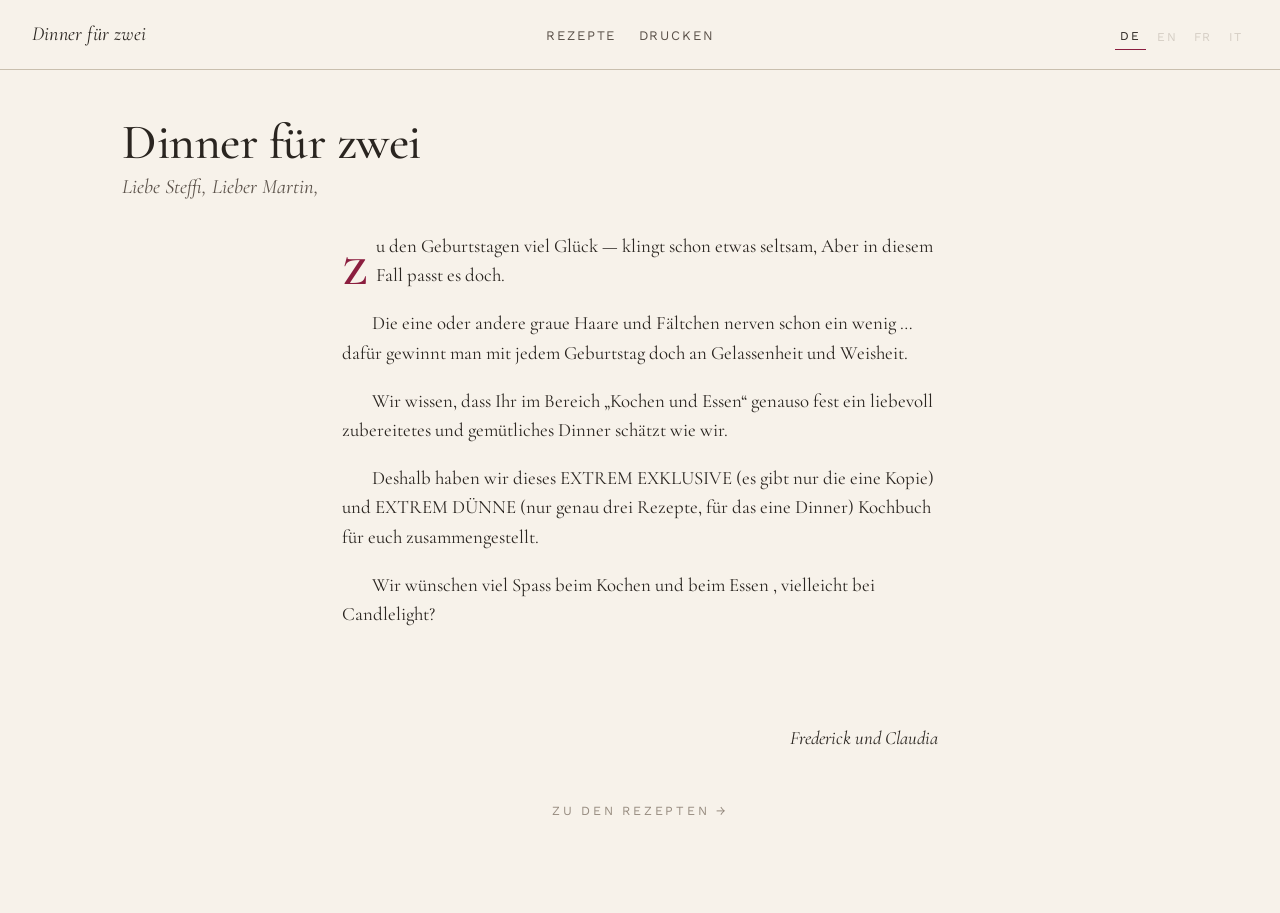
==== ai/index.html @ 84fd2e30 "initial materials" ====
<!DOCTYPE html>
<html lang="de">
<head>
  <meta charset="UTF-8">
  <meta name="viewport" content="width=device-width, initial-scale=1.0">
  <title>Dinner für zwei</title>
  <link rel="stylesheet" href="css/cookbook.css">
</head>
<body>
  <header class="topnav print-hide">
    <div class="brand"><a href="index.html">Dinner für zwei</a></div>
    <nav>
      <a href="recipes.html">Rezepte</a>
      <a href="#" onclick="window.print();return false;">Drucken</a>
    </nav>
    <div id="lang-switch" class="langswitch"></div>
  </header>

  <main id="dedication-root"></main>

  <script>
    const LANGS = ['de','en','fr','it'];
    let lang = localStorage.getItem('cookbook-lang') || 'de';
    let data = null;

    function pick(field) {
      if (!field) return '';
      if (field[lang] && (Array.isArray(field[lang]) ? field[lang].length : field[lang])) return field[lang];
      for (const l of LANGS) if (field[l] && (Array.isArray(field[l]) ? field[l].length : field[l])) return field[l];
      return '';
    }
    function escapeHtml(s) {
      return String(s).replace(/[&<>"']/g, c => ({ '&':'&amp;','<':'&lt;','>':'&gt;','"':'&quot;',"'":'&#39;'}[c]));
    }

    async function load() {
      const res = await fetch('data/dedication.json');
      data = await res.json();
      render();
      renderLangSwitch();
    }

    function render() {
      const title = pick(data.title);
      const tagline = pick(data.tagline);
      const salutation = pick(data.salutation);
      const body = (data.body && data.body[lang] && data.body[lang].length) ? data.body[lang] : (data.body?.de || []);
      const signoff = pick(data.signoff);

      const root = document.getElementById('dedication-root');
      root.innerHTML = `
        <article class="recipe-page dedication-page">
          <h1 class="recipe-title">${escapeHtml(title)}</h1>
          ${salutation ? `<p class="recipe-subtitle">${escapeHtml(salutation)}</p>` : ''}

          <div class="mood">
            ${body.map(p => `<p>${escapeHtml(p)}</p>`).join('')}
            ${signoff ? `<p class="dedication-signoff">${escapeHtml(signoff)}</p>` : ''}
          </div>

          <p class="dedication-enter print-hide">
            <a href="recipes.html">Zu den Rezepten →</a>
          </p>
        </article>
      `;
      document.title = title;
    }

    function renderLangSwitch() {
      const el = document.getElementById('lang-switch');
      el.innerHTML = LANGS.map(l => {
        const has = data.title[l] && data.title[l].length;
        return `<button class="${l===lang?'active':''}" ${has?'':'disabled'} data-lang="${l}">${l.toUpperCase()}</button>`;
      }).join('');
      el.querySelectorAll('button').forEach(b => b.addEventListener('click', () => {
        if (b.disabled) return;
        lang = b.dataset.lang;
        localStorage.setItem('cookbook-lang', lang);
        render();
        renderLangSwitch();
      }));
    }

    load();
  </script>
</body>
</html>
---- ai/css/cookbook.css ----
/* =========================================================
   Cookbook — Master Stylesheet
   Screen + Print, single source of truth.
   ========================================================= */

@import url('https://fonts.googleapis.com/css2?family=Cormorant+Garamond:ital,wght@0,400;0,500;0,600;1,400;1,500&family=Work+Sans:wght@300;400;500;600&display=swap');

:root {
  /* Palette — warm paper, ink, and a single accent of berry */
  --paper:        #f7f2ea;
  --paper-deep:   #ede5d6;
  --ink:          #2a2520;
  --ink-soft:     #5b524a;
  --ink-faint:    #978c80;
  --rule:         #c9bfae;
  --accent:       #8b1e3f;       /* deep berry — used very sparingly */
  --accent-soft:  #d9b4be;
  --warning-bg:   #f3e8d3;
  --warning-ink:  #6b4a17;

  /* Type */
  --serif:  'Cormorant Garamond', 'Hoefler Text', Georgia, serif;
  --sans:   'Work Sans', 'Helvetica Neue', Arial, sans-serif;

  /* Rhythm */
  --measure: 68ch;
  --gutter: clamp(1rem, 2.5vw, 2rem);
}

* { box-sizing: border-box; }

html, body {
  margin: 0;
  padding: 0;
  background: var(--paper);
  color: var(--ink);
  font-family: var(--sans);
  font-weight: 400;
  font-size: 16px;
  line-height: 1.55;
  -webkit-font-smoothing: antialiased;
  text-rendering: optimizeLegibility;
}

a {
  color: var(--ink);
  text-decoration: none;
  border-bottom: 1px solid var(--accent-soft);
  transition: border-color .2s, color .2s;
}
a:hover { color: var(--accent); border-bottom-color: var(--accent); }

img { max-width: 100%; display: block; }

/* =========================================================
   Top navigation (digital only)
   ========================================================= */
.topnav {
  display: flex;
  align-items: baseline;
  justify-content: space-between;
  padding: 1.2rem var(--gutter);
  border-bottom: 1px solid var(--rule);
  background: var(--paper);
  position: sticky;
  top: 0;
  z-index: 10;
}
.topnav .brand {
  font-family: var(--serif);
  font-style: italic;
  font-size: 1.25rem;
  letter-spacing: .01em;
}
.topnav .brand a { border: none; }
.topnav nav {
  display: flex;
  gap: 1.4rem;
  font-size: .82rem;
  text-transform: uppercase;
  letter-spacing: .14em;
}
.topnav nav a { border: none; color: var(--ink-soft); }
.topnav nav a:hover { color: var(--accent); }

.langswitch {
  display: inline-flex;
  gap: .35rem;
  font-size: .75rem;
  letter-spacing: .12em;
  text-transform: uppercase;
}
.langswitch button {
  background: none;
  border: none;
  cursor: pointer;
  padding: .2rem .35rem;
  color: var(--ink-faint);
  font: inherit;
  letter-spacing: inherit;
  text-transform: inherit;
}
.langswitch button.active { color: var(--ink); border-bottom: 1px solid var(--accent); }
.langswitch button[disabled] { opacity: .35; cursor: not-allowed; }

/* =========================================================
   Recipe page layout
   ========================================================= */
.recipe-page {
  max-width: 1100px;
  margin: 0 auto;
  padding: 2.5rem var(--gutter) 5rem;
}

.recipe-meta {
  display: flex;
  justify-content: space-between;
  align-items: baseline;
  font-family: var(--sans);
  font-size: .72rem;
  text-transform: uppercase;
  letter-spacing: .22em;
  color: var(--ink-faint);
  border-bottom: 1px solid var(--rule);
  padding-bottom: .6rem;
  margin-bottom: 1.8rem;
}
.recipe-meta .category::before { content: "—  "; }
.recipe-meta .servings::after { content: "  —"; }

h1.recipe-title {
  font-family: var(--serif);
  font-weight: 500;
  font-size: clamp(1.9rem, 4.2vw, 3.1rem);
  line-height: 0.98;
  letter-spacing: -.01em;
  margin: .15em 0 .1em;
  max-width: 30ch;
}
.recipe-subtitle {
  font-family: var(--serif);
  font-style: italic;
  font-size: clamp(1rem, 1.6vw, 1.3rem);
  color: var(--ink-soft);
  margin: 0 0 1.8rem;
}

/* Hero: finished dish */
.hero {
  margin: 1.6rem 0 2.4rem;
  position: relative;
}
.hero img {
  width: 100%;
  aspect-ratio: 4 / 3;
  object-fit: cover;
  border-radius: 2px;
  filter: contrast(1.02) saturate(1.02);
}

/* Mood text */
.mood {
  max-width: var(--measure);
  margin: 0 auto 3rem;
  padding: 0 .5rem;
  font-family: var(--serif);
  font-size: 1.18rem;
  line-height: 1.55;
  color: var(--ink);
}
.mood p { margin: 0 0 1em; text-indent: 1.6em; }
.mood p:first-child { text-indent: 0; }
.mood p:first-child::first-letter {
  font-family: var(--serif);
  font-weight: 500;
  float: left;
  font-size: 3.4em;
  line-height: .85;
  padding: .08em .12em 0 0;
  color: var(--accent);
}

/* Section heading shared */
.section-eyebrow {
  font-family: var(--sans);
  font-size: .7rem;
  font-weight: 500;
  text-transform: uppercase;
  letter-spacing: .26em;
  color: var(--ink-faint);
  border-top: 1px solid var(--rule);
  padding-top: 1rem;
  margin-bottom: 1.5rem;
  text-align: center;
}

/* =========================================================
   Basket + ingredient list (the "connected" pair)
   ========================================================= */
.basket-pair {
  display: grid;
  grid-template-columns: 1.1fr 1fr;
  gap: 2.5rem;
  align-items: start;
  margin: 1rem 0 3rem;
}
.basket-figure {
  position: relative;
  background: var(--paper-deep);
  border-radius: 2px;
  overflow: hidden;
}
.basket-figure img {
  width: 100%;
  display: block;
  aspect-ratio: 3 / 4;
  object-fit: cover;
}
.basket-figure svg.connectors {
  position: absolute;
  inset: 0;
  width: 100%;
  height: 100%;
  pointer-events: none;
}
.basket-figure svg.connectors line {
  stroke: var(--ink);
  stroke-width: 1;
  opacity: .55;
}
.basket-figure svg.connectors circle {
  fill: var(--accent);
  opacity: .85;
}

.ingredient-list h3 {
  font-family: var(--serif);
  font-style: italic;
  font-weight: 500;
  font-size: 1.15rem;
  margin: 1.4rem 0 .55rem;
  color: var(--ink-soft);
}
.ingredient-list h3:first-child { margin-top: 0; }

.ingredient-list .basket-label {
  font-family: var(--sans);
  font-size: .68rem;
  font-weight: 500;
  text-transform: uppercase;
  letter-spacing: .25em;
  color: var(--accent);
  margin-bottom: 1rem;
  padding-bottom: .4rem;
  border-bottom: 1px solid var(--rule);
}

/* Stacked baskets (multi-component recipes) */
.basket-pair + .basket-pair {
  margin-top: 1.5rem;
  padding-top: 2rem;
  border-top: 1px dotted var(--rule);
}
.ingredient-list ul {
  list-style: none;
  padding: 0;
  margin: 0;
}
.ingredient-list li {
  display: grid;
  grid-template-columns: 7em 1fr;
  gap: 1rem;
  padding: .42rem 0;
  border-bottom: 1px dotted var(--rule);
  font-size: .98rem;
}
.ingredient-list li .qty {
  font-family: var(--serif);
  font-variant-numeric: oldstyle-nums;
  color: var(--ink-soft);
  text-align: right;
}
.ingredient-list li .name a { border-bottom: 1px dotted var(--accent-soft); }

/* =========================================================
   Methods + steps
   ========================================================= */
.methods { margin: 2rem 0; }

.method {
  margin-bottom: 2.5rem;
}
.method-title {
  font-family: var(--serif);
  font-size: 1.6rem;
  font-weight: 500;
  margin: 0 0 1rem;
  padding-bottom: .35rem;
  border-bottom: 1px solid var(--rule);
}

.steps {
  list-style: none;
  padding: 0;
  margin: 0;
  counter-reset: step;
}
.step {
  counter-increment: step;
  display: grid;
  grid-template-columns: 3rem 1fr 9rem;
  gap: 1.2rem;
  padding: 1rem 0;
  border-bottom: 1px solid var(--paper-deep);
  align-items: start;
}
.step:last-child { border-bottom: none; }
.step .num {
  font-family: var(--serif);
  font-style: italic;
  font-size: 2.2rem;
  line-height: 1;
  color: var(--accent);
  font-weight: 400;
}
.step .num::before { content: counter(step, decimal-leading-zero); }
.step .body p { margin: 0 0 .5rem; }
.step .meta {
  font-family: var(--sans);
  font-size: .75rem;
  text-transform: uppercase;
  letter-spacing: .14em;
  color: var(--ink-faint);
  display: flex;
  flex-wrap: wrap;
  gap: .8rem;
}
.step .meta .time::before { content: "⏱ "; }
.step .meta .tool::before { content: "▸ "; }
.step .warning {
  margin-top: .6rem;
  padding: .5rem .8rem;
  background: var(--warning-bg);
  color: var(--warning-ink);
  border-left: 2px solid var(--accent);
  font-size: .9rem;
  font-style: italic;
}
.step .photo {
  background: var(--paper-deep);
  aspect-ratio: 1;
  border-radius: 2px;
  display: flex;
  align-items: center;
  justify-content: center;
  color: var(--ink-faint);
  font-size: .7rem;
  text-transform: uppercase;
  letter-spacing: .15em;
  overflow: hidden;
}
.step .photo img { width: 100%; height: 100%; object-fit: cover; }

/* =========================================================
   Sources & notes
   ========================================================= */
.colophon {
  display: grid;
  grid-template-columns: 1fr 1fr;
  gap: 2.5rem;
  margin-top: 3rem;
  padding-top: 1.5rem;
  border-top: 1px solid var(--rule);
}
.colophon h2 {
  font-family: var(--sans);
  font-size: .75rem;
  font-weight: 500;
  text-transform: uppercase;
  letter-spacing: .22em;
  color: var(--ink-faint);
  margin: 0 0 .8rem;
}
.colophon ul { padding: 0; margin: 0; list-style: none; }
.colophon li {
  font-family: var(--serif);
  font-size: 1.02rem;
  line-height: 1.45;
  margin-bottom: .7rem;
  padding-left: 1em;
  text-indent: -1em;
}
.colophon li::before {
  content: "❦  ";
  color: var(--accent);
}

/* =========================================================
   Index page
   ========================================================= */
.index-grid {
  display: grid;
  grid-template-columns: repeat(auto-fill, minmax(260px, 1fr));
  gap: 2rem;
  padding: 2rem var(--gutter);
  max-width: 1300px;
  margin: 0 auto;
}
.recipe-card {
  display: block;
  border: none;
}
.recipe-card .thumb {
  aspect-ratio: 4 / 3;
  background: var(--paper-deep);
  overflow: hidden;
  margin-bottom: .8rem;
}
.recipe-card .thumb img {
  width: 100%; height: 100%; object-fit: cover;
  transition: transform .5s ease;
}
.recipe-card:hover .thumb img { transform: scale(1.04); }
.recipe-card .cat {
  font-family: var(--sans);
  font-size: .68rem;
  text-transform: uppercase;
  letter-spacing: .22em;
  color: var(--ink-faint);
}
.recipe-card .name {
  font-family: var(--serif);
  font-weight: 500;
  font-size: 1.35rem;
  line-height: 1.15;
  letter-spacing: -.005em;
  margin: .15rem 0 0;
  color: var(--ink);
}

.cat-filter {
  display: flex;
  flex-wrap: wrap;
  gap: 1rem;
  justify-content: center;
  padding: 1.5rem var(--gutter);
  font-family: var(--sans);
  font-size: .78rem;
  text-transform: uppercase;
  letter-spacing: .18em;
}
.cat-filter button {
  background: none;
  border: none;
  cursor: pointer;
  padding: .35rem .7rem;
  color: var(--ink-soft);
  border-bottom: 1px solid transparent;
  font: inherit;
  letter-spacing: inherit;
  text-transform: inherit;
}
.cat-filter button.active {
  color: var(--ink);
  border-bottom-color: var(--accent);
}

.title-block {
  text-align: center;
  padding: 3rem var(--gutter) 1rem;
}
.title-block h1 {
  font-family: var(--serif);
  font-weight: 500;
  font-size: clamp(2.5rem, 6vw, 4.5rem);
  margin: 0;
  letter-spacing: -.01em;
}
.title-block .tagline {
  font-family: var(--serif);
  font-style: italic;
  color: var(--ink-soft);
  margin-top: .3rem;
}

/* =========================================================
   Dedication / intro page
   Inherits from .recipe-page and .mood so the typography
   matches recipes exactly. Only the signoff and the doorway
   link need their own treatment.
   ========================================================= */
.dedication-page .mood .dedication-signoff {
  font-family: var(--serif);
  font-style: italic;
  font-size: 1.18rem;
  text-indent: 0;
  margin-top: 5em;
  text-align: right;
}

.dedication-enter {
  margin-top: 3rem;
  text-align: center;
  font-family: var(--sans);
  font-size: .78rem;
  text-transform: uppercase;
  letter-spacing: .22em;
}
.dedication-enter a {
  border: none;
  color: var(--ink-faint);
  transition: color .2s;
}
.dedication-enter a:hover {
  color: var(--accent);
}

/* =========================================================
   Responsive
   ========================================================= */
@media (max-width: 760px) {
  .basket-pair { grid-template-columns: 1fr; }
  .step { grid-template-columns: 2rem 1fr; }
  .step .photo { grid-column: 2; max-width: 12rem; }
  .colophon { grid-template-columns: 1fr; }
}

/* =========================================================
   PRINT — single-page recipe
   ========================================================= */
@media print {
  @page {
    size: A4;
    margin: 12mm 14mm;
  }
  html, body {
    background: white;
    color: black;
    font-size: 9.5pt;
    line-height: 1.32;
  }
  .topnav, .langswitch, .cat-filter, .print-hide { display: none !important; }
  .recipe-page {
    padding: 0;
    max-width: none;
    margin: 0;
  }

  .recipe-meta { font-size: 7pt; padding-bottom: 2mm; margin-bottom: 4mm; }
  h1.recipe-title { font-size: 22pt; margin: 0 0 1mm; }
  .recipe-subtitle { font-size: 11pt; margin: 0 0 4mm; }

  .hero { margin: 0 0 4mm; }
  .hero img { aspect-ratio: 16/8; max-height: 55mm; object-fit: cover; }

  .mood {
    font-size: 9pt;
    margin: 0 0 4mm;
    max-width: none;
    columns: 2;
    column-gap: 6mm;
    column-rule: 1px solid var(--rule);
  }
  .mood p { text-indent: 1.2em; }
  .mood p:first-child::first-letter { font-size: 2.8em; color: black; }

  .section-eyebrow { font-size: 7pt; padding-top: 3mm; margin-bottom: 3mm; }

  /* Basket + list: side by side, compact */
  .basket-pair {
    grid-template-columns: 0.85fr 1fr;
    gap: 6mm;
    margin: 0 0 4mm;
    page-break-inside: avoid;
  }
  .basket-figure img { aspect-ratio: auto; max-height: 95mm; }
  .ingredient-list h3 { font-size: 10pt; margin: 2mm 0 1mm; }
  .ingredient-list li { font-size: 8.5pt; padding: .5mm 0; grid-template-columns: 5.5em 1fr; gap: 3mm; }
  .ingredient-list .basket-label { font-size: 7pt; margin-bottom: 1.5mm; padding-bottom: 1mm; color: black; }
  .basket-pair + .basket-pair { margin-top: 3mm; padding-top: 2mm; border-top: 1px solid var(--rule); }

  /* Methods: tighter, three columns of steps if room allows */
  .methods { margin: 0; }
  .method { margin-bottom: 4mm; page-break-inside: avoid; }
  .method-title { font-size: 12pt; margin: 0 0 2mm; padding-bottom: 1mm; }
  .steps { columns: 1; }
  .step {
    padding: 1mm 0;
    grid-template-columns: 5mm 1fr;
    gap: 2mm;
    border-bottom: none;
    page-break-inside: avoid;
  }
  .step .num { font-size: 11pt; color: black; }
  .step .photo { display: none; }   /* photos hidden in print to keep one page */
  .step .meta { font-size: 7pt; gap: 3mm; }
  .step .warning { font-size: 8pt; padding: 1mm 2mm; background: none; border-left: 1.5pt solid black; }

  .colophon {
    grid-template-columns: 1fr 1fr;
    gap: 6mm;
    margin-top: 4mm;
    padding-top: 2mm;
    page-break-inside: avoid;
  }
  .colophon h2 { font-size: 7pt; }
  .colophon li { font-size: 8.5pt; margin-bottom: 1mm; }
  .colophon li::before { color: black; }

  a { color: black; border-bottom: none; }

  /* Dedication printable — most rules inherited from .recipe-page and .mood */
  .dedication-page .mood .dedication-signoff {
    font-size: 10pt;
    margin-top: 22mm;
    text-align: right;
    text-indent: 0;
  }
  .dedication-enter { display: none; }
}
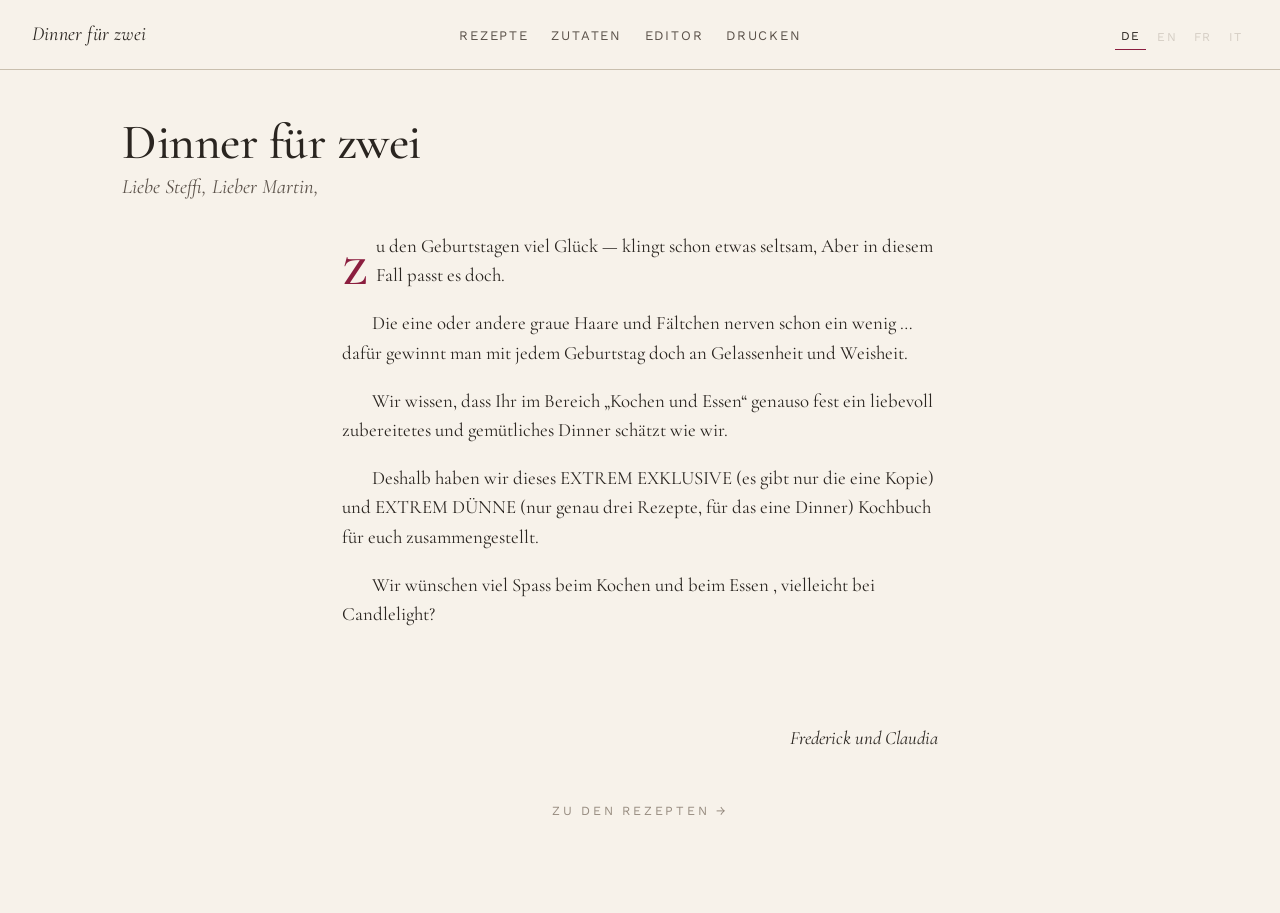
==== commit 2288de2e: "restructured, added editor ingredient data" ====
--- a/ai/index.html
+++ b/ai/index.html
@@ -11,6 +11,8 @@
     <div class="brand"><a href="index.html">Dinner für zwei</a></div>
     <nav>
       <a href="recipes.html">Rezepte</a>
+      <a href="ingredients.html">Zutaten</a>
+      <a href="editor.html">Editor</a>
       <a href="#" onclick="window.print();return false;">Drucken</a>
     </nav>
     <div id="lang-switch" class="langswitch"></div>
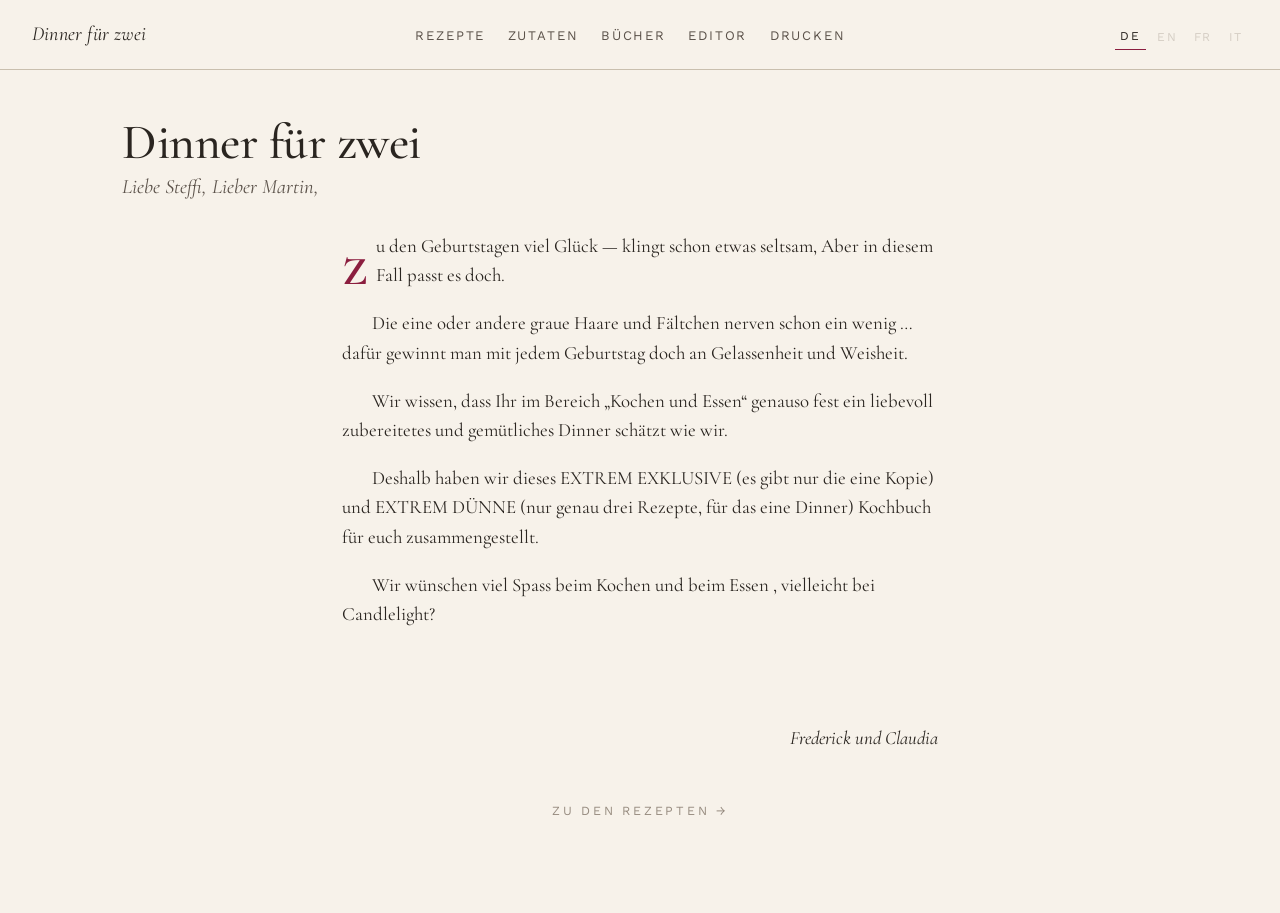
==== commit 72b4e0eb: "books giauri zucchine" ====
--- a/ai/index.html
+++ b/ai/index.html
@@ -12,6 +12,7 @@
     <nav>
       <a href="recipes.html">Rezepte</a>
       <a href="ingredients.html">Zutaten</a>
+      <a href="books.html">Bücher</a>
       <a href="editor.html">Editor</a>
       <a href="#" onclick="window.print();return false;">Drucken</a>
     </nav>
@@ -20,15 +21,15 @@
 
   <main id="dedication-root"></main>
 
+  <script src="js/cookbook.js"></script>
   <script>
-    const LANGS = ['de','en','fr','it'];
     let lang = localStorage.getItem('cookbook-lang') || 'de';
     let data = null;
 
     function pick(field) {
       if (!field) return '';
       if (field[lang] && (Array.isArray(field[lang]) ? field[lang].length : field[lang])) return field[lang];
-      for (const l of LANGS) if (field[l] && (Array.isArray(field[l]) ? field[l].length : field[l])) return field[l];
+      for (const l of window.cookbook.LANGS) if (field[l] && (Array.isArray(field[l]) ? field[l].length : field[l])) return field[l];
       return '';
     }
     function escapeHtml(s) {
@@ -40,6 +41,7 @@
       data = await res.json();
       render();
       renderLangSwitch();
+      if (window.cookbook) window.cookbook.applyChrome(lang);
     }
 
     function render() {
@@ -48,6 +50,7 @@
       const salutation = pick(data.salutation);
       const body = (data.body && data.body[lang] && data.body[lang].length) ? data.body[lang] : (data.body?.de || []);
       const signoff = pick(data.signoff);
+      const cta = window.cookbook ? window.cookbook.t('ctaToRecipes', lang) : 'Zu den Rezepten →';
 
       const root = document.getElementById('dedication-root');
       root.innerHTML = `
@@ -61,7 +64,7 @@
           </div>
 
           <p class="dedication-enter print-hide">
-            <a href="recipes.html">Zu den Rezepten →</a>
+            <a href="recipes.html">${escapeHtml(cta)}</a>
           </p>
         </article>
       `;
@@ -70,7 +73,7 @@
 
     function renderLangSwitch() {
       const el = document.getElementById('lang-switch');
-      el.innerHTML = LANGS.map(l => {
+      el.innerHTML = window.cookbook.LANGS.map(l => {
         const has = data.title[l] && data.title[l].length;
         return `<button class="${l===lang?'active':''}" ${has?'':'disabled'} data-lang="${l}">${l.toUpperCase()}</button>`;
       }).join('');
@@ -80,6 +83,7 @@
         localStorage.setItem('cookbook-lang', lang);
         render();
         renderLangSwitch();
+        if (window.cookbook) window.cookbook.applyChrome(lang);
       }));
     }
 
--- a/ai/css/cookbook.css
+++ b/ai/css/cookbook.css
@@ -203,6 +203,7 @@
   gap: 2.5rem;
   align-items: start;
   margin: 1rem 0 3rem;
+  position: relative; /* anchor for the connectors SVG overlay */
 }
 .basket-figure {
   position: relative;
@@ -216,21 +217,26 @@
   aspect-ratio: 3 / 4;
   object-fit: cover;
 }
-.basket-figure svg.connectors {
+/* Connector SVG overlays the whole basket-pair so lines can reach from
+   the figure to the ingredient list on the right. */
+.basket-pair > svg.connectors {
   position: absolute;
   inset: 0;
   width: 100%;
   height: 100%;
   pointer-events: none;
-}
-.basket-figure svg.connectors line {
+  overflow: visible;
+  z-index: 2;
+}
+.basket-pair > svg.connectors line {
   stroke: var(--ink);
   stroke-width: 1;
-  opacity: .55;
-}
-.basket-figure svg.connectors circle {
+  opacity: .45;
+  vector-effect: non-scaling-stroke;
+}
+.basket-pair > svg.connectors circle {
   fill: var(--accent);
-  opacity: .85;
+  opacity: .9;
 }
 
 .ingredient-list h3 {
@@ -516,10 +522,95 @@
 }
 
 /* =========================================================
-   Responsive
-   ========================================================= */
-@media (max-width: 760px) {
+   Dedication photo page (own page, printed before the text page)
+   ========================================================= */
+.dedication-image-page {
+  padding: 0;
+  max-width: none;
+}
+.dedication-figure {
+  margin: 0;
+}
+.dedication-figure img {
+  width: 100%;
+  height: 80vh;
+  object-fit: cover;
+  display: block;
+}
+@media print {
+  .dedication-image-page { padding: 0; }
+  .dedication-figure img {
+    width: 100%;
+    height: 100%;
+    max-height: none;
+    object-fit: cover;
+  }
+}
+
+/* =========================================================
+   Book pager (book.html) — one page at a time on screen
+   ========================================================= */
+.book-pager {
+  display: flex;
+  align-items: center;
+  justify-content: center;
+  gap: 1.2rem;
+  padding: .9rem var(--gutter);
+  border-bottom: 1px solid var(--rule);
+  background: var(--paper);
+  position: sticky;
+  top: 0;
+  z-index: 9;
+}
+.book-pager button {
+  background: none;
+  border: 1px solid var(--rule);
+  border-radius: 999px;
+  padding: .4rem 1rem;
+  font: inherit;
+  font-size: .82rem;
+  letter-spacing: .04em;
+  color: var(--ink-soft);
+  cursor: pointer;
+  transition: border-color .2s, color .2s;
+}
+.book-pager button:hover:not(:disabled) { border-color: var(--accent); color: var(--accent); }
+.book-pager button:disabled { opacity: .35; cursor: not-allowed; }
+.book-pager .book-page-indicator {
+  font-family: var(--serif);
+  font-style: italic;
+  color: var(--ink-faint);
+  font-size: .9rem;
+  min-width: 4em;
+  text-align: center;
+}
+
+/* =========================================================
+   Book listing grid (books.html) — reuses .recipe-card styling
+   ========================================================= */
+
+/* =========================================================
+   PRINT — whole book, concatenated
+   #book-print-root is only populated right before printing
+   (see bootBook in cookbook.js) and holds every page of the book
+   back to back; each one needs to start on its own printed page.
+   ========================================================= */
+#book-print-root { display: none; }
+@media print {
+  .book-pager, #book-page-root { display: none !important; }
+  #book-print-root { display: block; }
+  #book-print-root .book-print-page {
+    break-before: page;
+    page-break-before: always;
+  }
+  #book-print-root .book-print-page:first-child {
+    break-before: auto;
+    page-break-before: auto;
+  }
+}
+@media screen and (max-width: 760px) {
   .basket-pair { grid-template-columns: 1fr; }
+  .basket-pair > svg.connectors { display: none; } /* lines make no sense when stacked */
   .step { grid-template-columns: 2rem 1fr; }
   .step .photo { grid-column: 2; max-width: 12rem; }
   .colophon { grid-template-columns: 1fr; }
@@ -572,12 +663,46 @@
     gap: 6mm;
     margin: 0 0 4mm;
     page-break-inside: avoid;
+    position: relative; /* explicit anchor — Chrome's print preview can lose
+                           the inline `position: relative` from the screen
+                           cascade in some cases */
   }
   .basket-figure img { aspect-ratio: auto; max-height: 95mm; }
   .ingredient-list h3 { font-size: 10pt; margin: 2mm 0 1mm; }
   .ingredient-list li { font-size: 8.5pt; padding: .5mm 0; grid-template-columns: 5.5em 1fr; gap: 3mm; }
   .ingredient-list .basket-label { font-size: 7pt; margin-bottom: 1.5mm; padding-bottom: 1mm; color: black; }
   .basket-pair + .basket-pair { margin-top: 3mm; padding-top: 2mm; border-top: 1px solid var(--rule); }
+
+  /* Connector overlay: ensure it's visible, positioned, and sized in print.
+     Chrome's print preview can lose inline styles set by JS, so re-declare
+     everything needed here. */
+  .basket-pair > svg.connectors {
+    display: block !important;
+    visibility: visible !important;
+    position: absolute !important;
+    left: 0 !important;
+    top: 0 !important;
+    width: 100% !important;
+    height: 100% !important;
+    overflow: visible !important;
+    z-index: 2;
+    pointer-events: none;
+    print-color-adjust: exact;
+    -webkit-print-color-adjust: exact;
+  }
+  /* Connector lines: print darker and thicker than screen. Override the
+     attributes set by the JS so faint screen lines become solid in print.
+     `!important` is needed because SVG presentation attributes set inline
+     by JS would otherwise win the cascade. */
+  .basket-pair > svg.connectors line {
+    stroke: #000 !important;
+    stroke-opacity: 1 !important;
+    stroke-width: 0.75pt !important;
+  }
+  .basket-pair > svg.connectors circle {
+    fill: #000 !important;
+    fill-opacity: 1 !important;
+  }
 
   /* Methods: tighter, three columns of steps if room allows */
   .methods { margin: 0; }
@@ -617,4 +742,4 @@
     text-indent: 0;
   }
   .dedication-enter { display: none; }
-}
+}
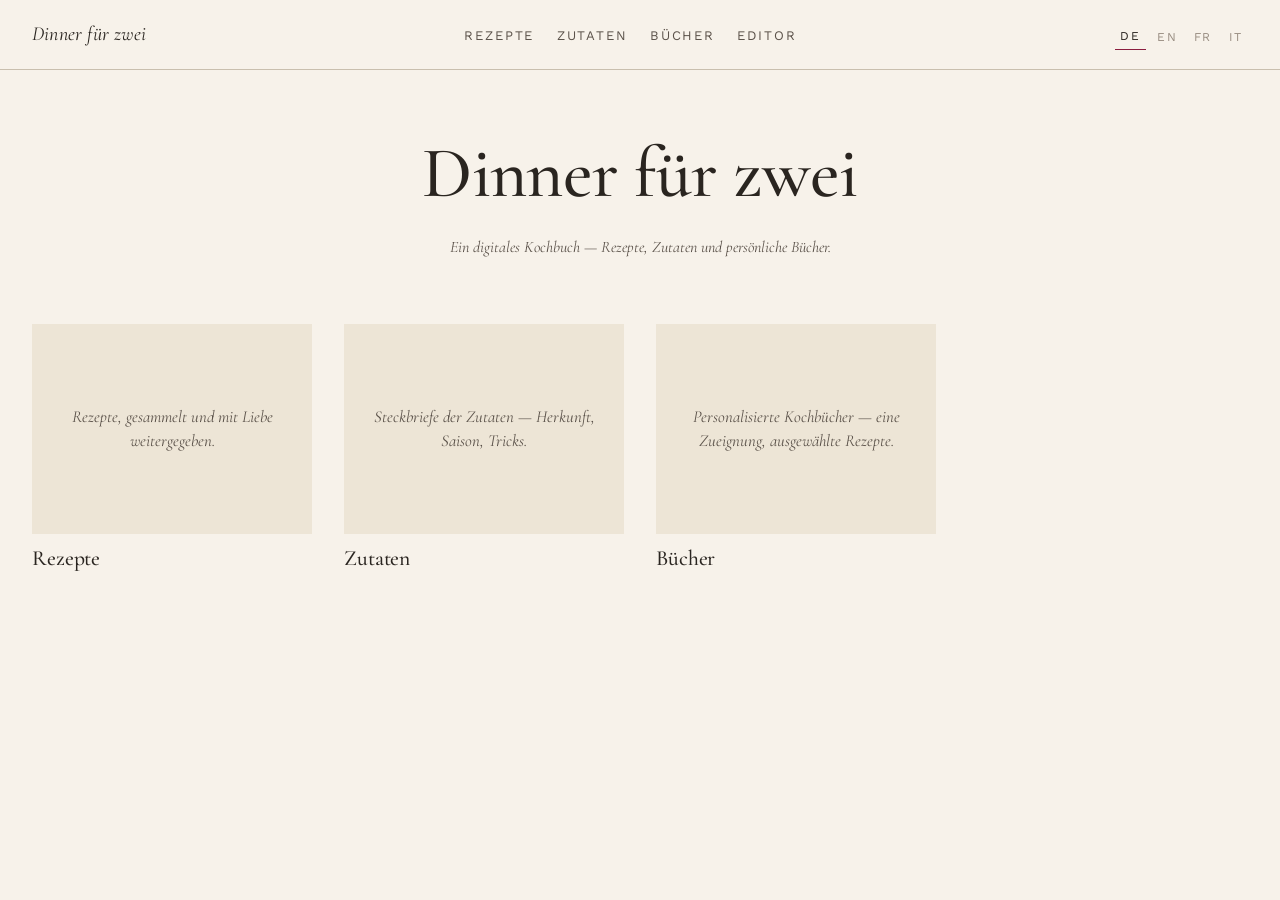
==== commit 74145952: "dedications and index reviewed; rendering images in print fixed" ====
--- a/ai/index.html
+++ b/ai/index.html
@@ -1,93 +1,75 @@
 <!DOCTYPE html>
 <html lang="de">
 <head>
-  <meta charset="UTF-8">
-  <meta name="viewport" content="width=device-width, initial-scale=1.0">
-  <title>Dinner für zwei</title>
-  <link rel="stylesheet" href="css/cookbook.css">
+    <meta charset="UTF-8">
+    <meta name="viewport" content="width=device-width, initial-scale=1.0">
+    <title>Dinner für zwei</title>
+    <link rel="stylesheet" href="css/cookbook.css">
 </head>
 <body>
-  <header class="topnav print-hide">
+<header class="topnav">
     <div class="brand"><a href="index.html">Dinner für zwei</a></div>
     <nav>
-      <a href="recipes.html">Rezepte</a>
-      <a href="ingredients.html">Zutaten</a>
-      <a href="books.html">Bücher</a>
-      <a href="editor.html">Editor</a>
-      <a href="#" onclick="window.print();return false;">Drucken</a>
+        <a href="recipes.html">Rezepte</a>
+        <a href="ingredients.html">Zutaten</a>
+        <a href="books.html">Bücher</a>
+        <a href="editor.html">Editor</a>
     </nav>
     <div id="lang-switch" class="langswitch"></div>
-  </header>
+</header>
 
-  <main id="dedication-root"></main>
+<section class="title-block">
+    <h1 id="brand-heading">Dinner für zwei</h1>
+    <p class="tagline" id="home-tagline">Ein digitales Kochbuch — Rezepte, Zutaten und persönliche Bücher.</p>
+</section>
 
-  <script src="js/cookbook.js"></script>
-  <script>
+<!-- Plain welcome page: three doorways into the site. No dedication is
+     rendered here — dedications now belong to individual books
+     (book.html?id=…), not to the homepage. -->
+<div class="index-grid" id="home-grid"></div>
+
+<script src="js/cookbook.js"></script>
+<script>
     let lang = localStorage.getItem('cookbook-lang') || 'de';
-    let data = null;
 
-    function pick(field) {
-      if (!field) return '';
-      if (field[lang] && (Array.isArray(field[lang]) ? field[lang].length : field[lang])) return field[lang];
-      for (const l of window.cookbook.LANGS) if (field[l] && (Array.isArray(field[l]) ? field[l].length : field[l])) return field[l];
-      return '';
-    }
-    function escapeHtml(s) {
-      return String(s).replace(/[&<>"']/g, c => ({ '&':'&amp;','<':'&lt;','>':'&gt;','"':'&quot;',"'":'&#39;'}[c]));
-    }
-
-    async function load() {
-      const res = await fetch('data/dedication.json');
-      data = await res.json();
-      render();
-      renderLangSwitch();
-      if (window.cookbook) window.cookbook.applyChrome(lang);
-    }
+    const DOORS = [
+      { href: 'recipes.html',     navKey: 'navRecipes',     tagKey: 'tagRecipes' },
+      { href: 'ingredients.html', navKey: 'navIngredients', tagKey: 'tagIngredients' },
+      { href: 'books.html',       navKey: 'navBooks',       tagKey: 'tagBooks' }
+    ];
 
     function render() {
-      const title = pick(data.title);
-      const tagline = pick(data.tagline);
-      const salutation = pick(data.salutation);
-      const body = (data.body && data.body[lang] && data.body[lang].length) ? data.body[lang] : (data.body?.de || []);
-      const signoff = pick(data.signoff);
-      const cta = window.cookbook ? window.cookbook.t('ctaToRecipes', lang) : 'Zu den Rezepten →';
+      const t = window.cookbook.t;
+      document.getElementById('brand-heading').textContent = t('brandName', lang);
+      document.getElementById('home-tagline').textContent = t('tagHome', lang);
 
-      const root = document.getElementById('dedication-root');
-      root.innerHTML = `
-        <article class="recipe-page dedication-page">
-          <h1 class="recipe-title">${escapeHtml(title)}</h1>
-          ${salutation ? `<p class="recipe-subtitle">${escapeHtml(salutation)}</p>` : ''}
+      const grid = document.getElementById('home-grid');
+      grid.innerHTML = DOORS.map(d => `
+        <a class="recipe-card" href="${d.href}">
+          <div class="thumb" style="background:var(--paper-deep);display:flex;align-items:center;justify-content:center;padding:1.5rem;text-align:center;color:var(--ink-soft);font-family:var(--serif);font-style:italic;font-size:1.05rem;line-height:1.4">${t(d.tagKey, lang)}</div>
+          <h2 class="name">${t(d.navKey, lang)}</h2>
+        </a>
+      `).join('');
 
-          <div class="mood">
-            ${body.map(p => `<p>${escapeHtml(p)}</p>`).join('')}
-            ${signoff ? `<p class="dedication-signoff">${escapeHtml(signoff)}</p>` : ''}
-          </div>
-
-          <p class="dedication-enter print-hide">
-            <a href="recipes.html">${escapeHtml(cta)}</a>
-          </p>
-        </article>
-      `;
-      document.title = title;
+      window.cookbook.applyChrome(lang);
+      document.title = t('brandName', lang);
     }
 
     function renderLangSwitch() {
       const el = document.getElementById('lang-switch');
-      el.innerHTML = window.cookbook.LANGS.map(l => {
-        const has = data.title[l] && data.title[l].length;
-        return `<button class="${l===lang?'active':''}" ${has?'':'disabled'} data-lang="${l}">${l.toUpperCase()}</button>`;
-      }).join('');
+      el.innerHTML = window.cookbook.LANGS.map(l => `
+        <button class="${l===lang?'active':''}" data-lang="${l}">${l.toUpperCase()}</button>
+      `).join('');
       el.querySelectorAll('button').forEach(b => b.addEventListener('click', () => {
-        if (b.disabled) return;
         lang = b.dataset.lang;
         localStorage.setItem('cookbook-lang', lang);
         render();
         renderLangSwitch();
-        if (window.cookbook) window.cookbook.applyChrome(lang);
       }));
     }
 
-    load();
-  </script>
+    render();
+    renderLangSwitch();
+</script>
 </body>
-</html>
+</html>
--- a/ai/css/cookbook.css
+++ b/ai/css/cookbook.css
@@ -521,31 +521,9 @@
   color: var(--accent);
 }
 
-/* =========================================================
-   Dedication photo page (own page, printed before the text page)
-   ========================================================= */
-.dedication-image-page {
-  padding: 0;
-  max-width: none;
-}
-.dedication-figure {
-  margin: 0;
-}
-.dedication-figure img {
-  width: 100%;
-  height: 80vh;
-  object-fit: cover;
-  display: block;
-}
-@media print {
-  .dedication-image-page { padding: 0; }
-  .dedication-figure img {
-    width: 100%;
-    height: 100%;
-    max-height: none;
-    object-fit: cover;
-  }
-}
+/* Dedication's photo now reuses .hero (same treatment as a recipe's
+   finished-dish photo) — see the "Hero: finished dish" rules above.
+   No dedication-specific image styling needed. */
 
 /* =========================================================
    Book pager (book.html) — one page at a time on screen
